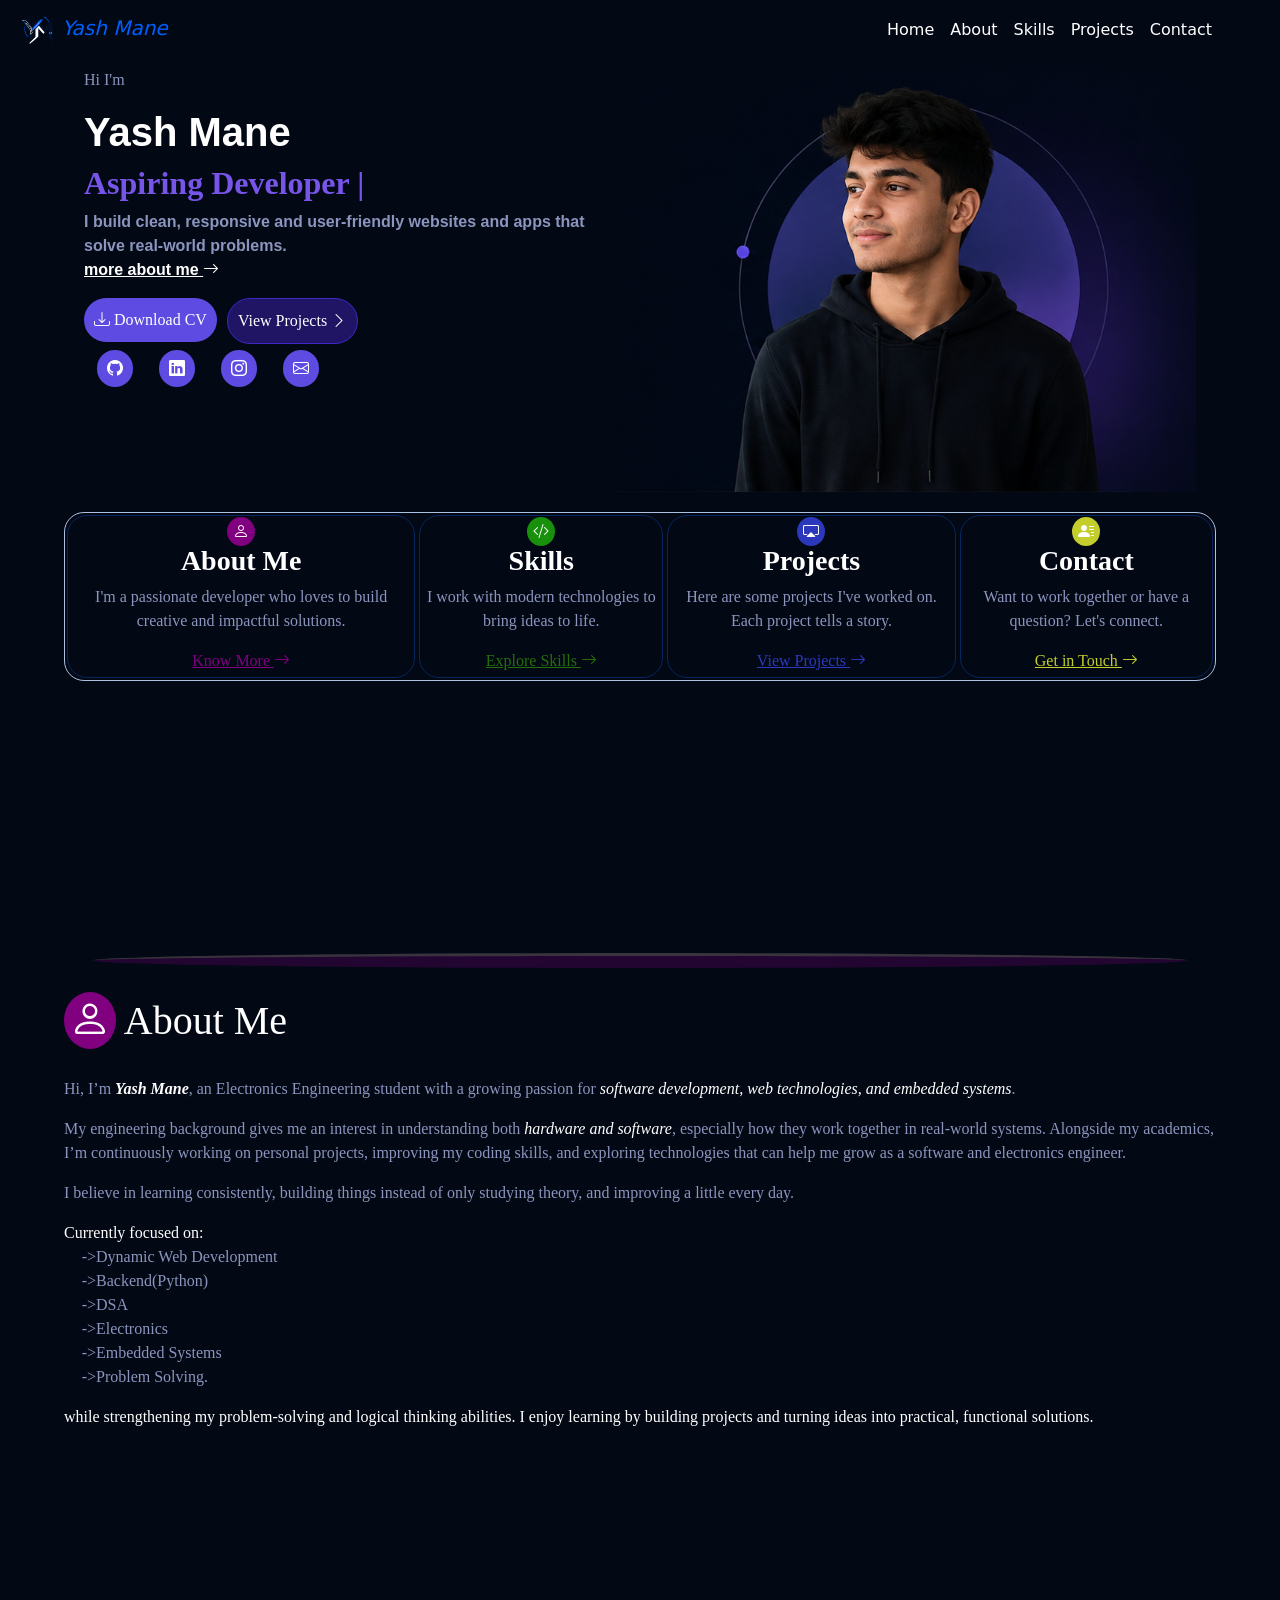
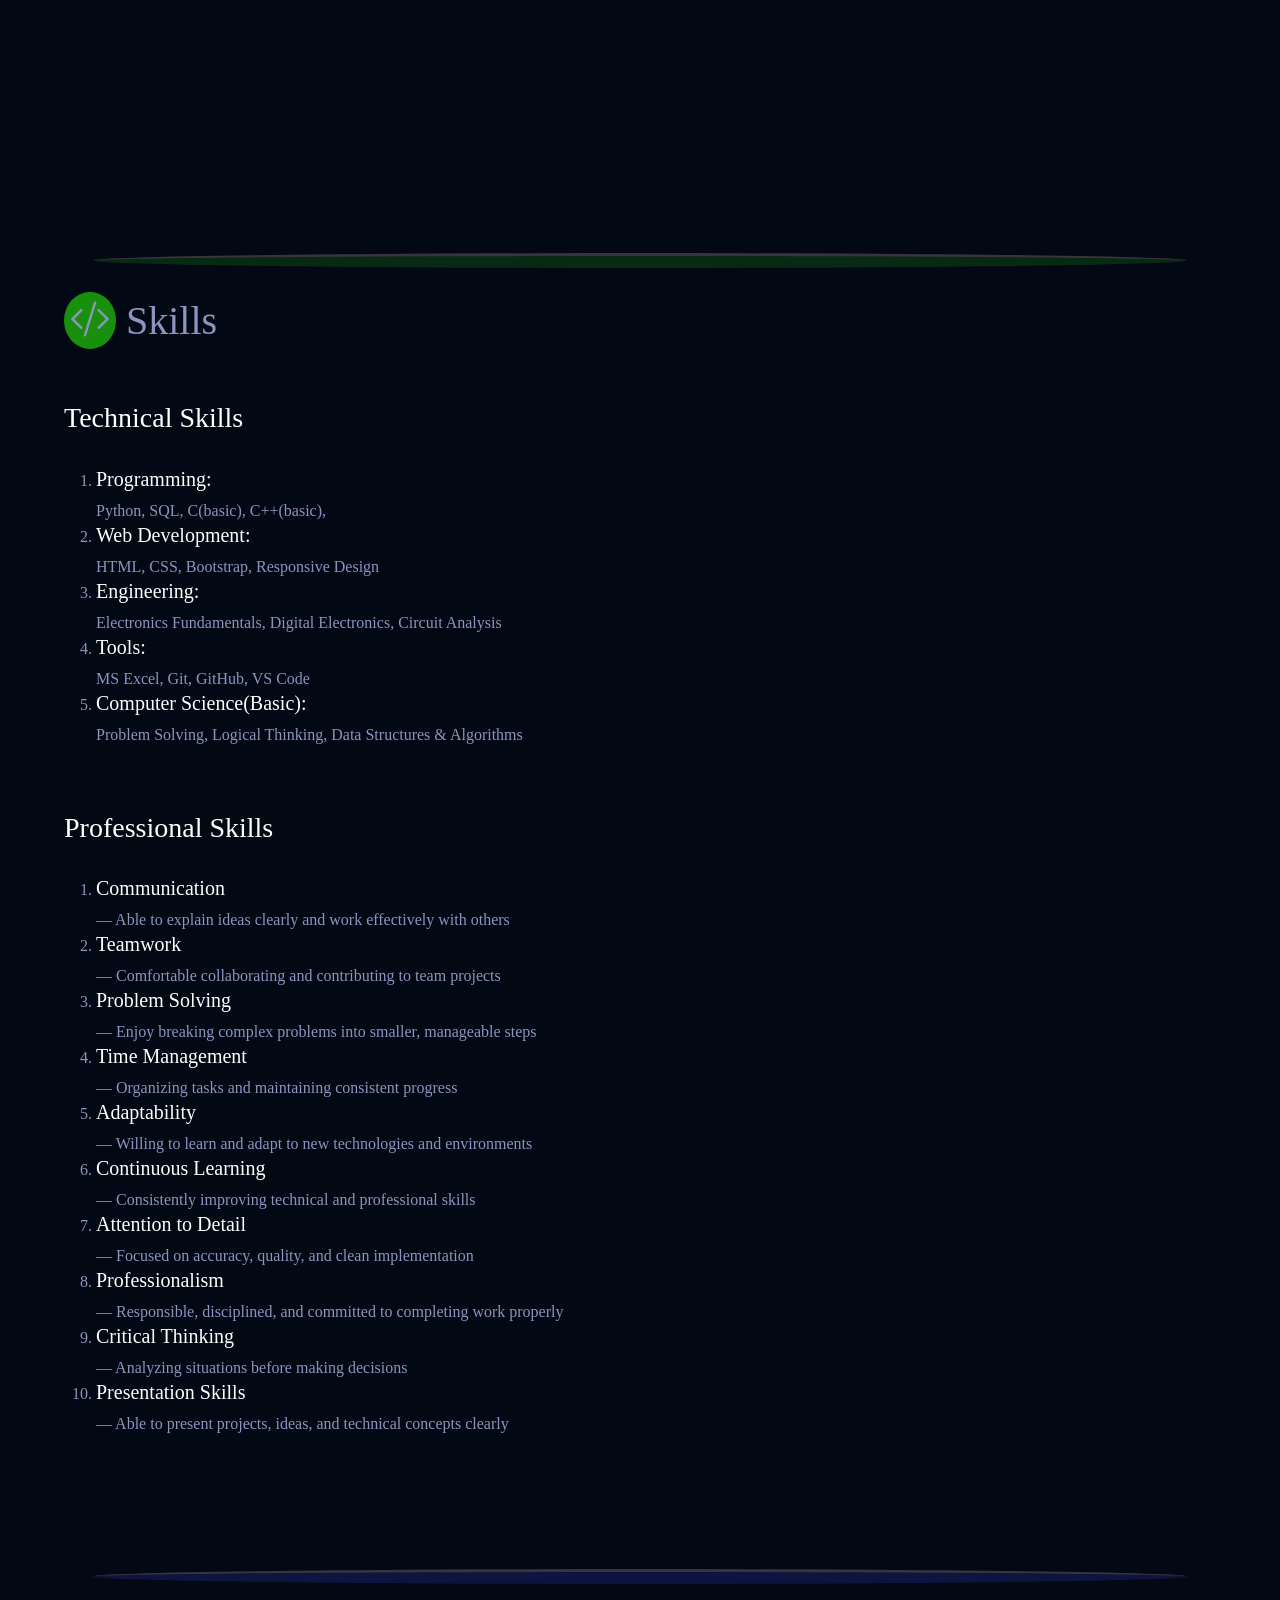
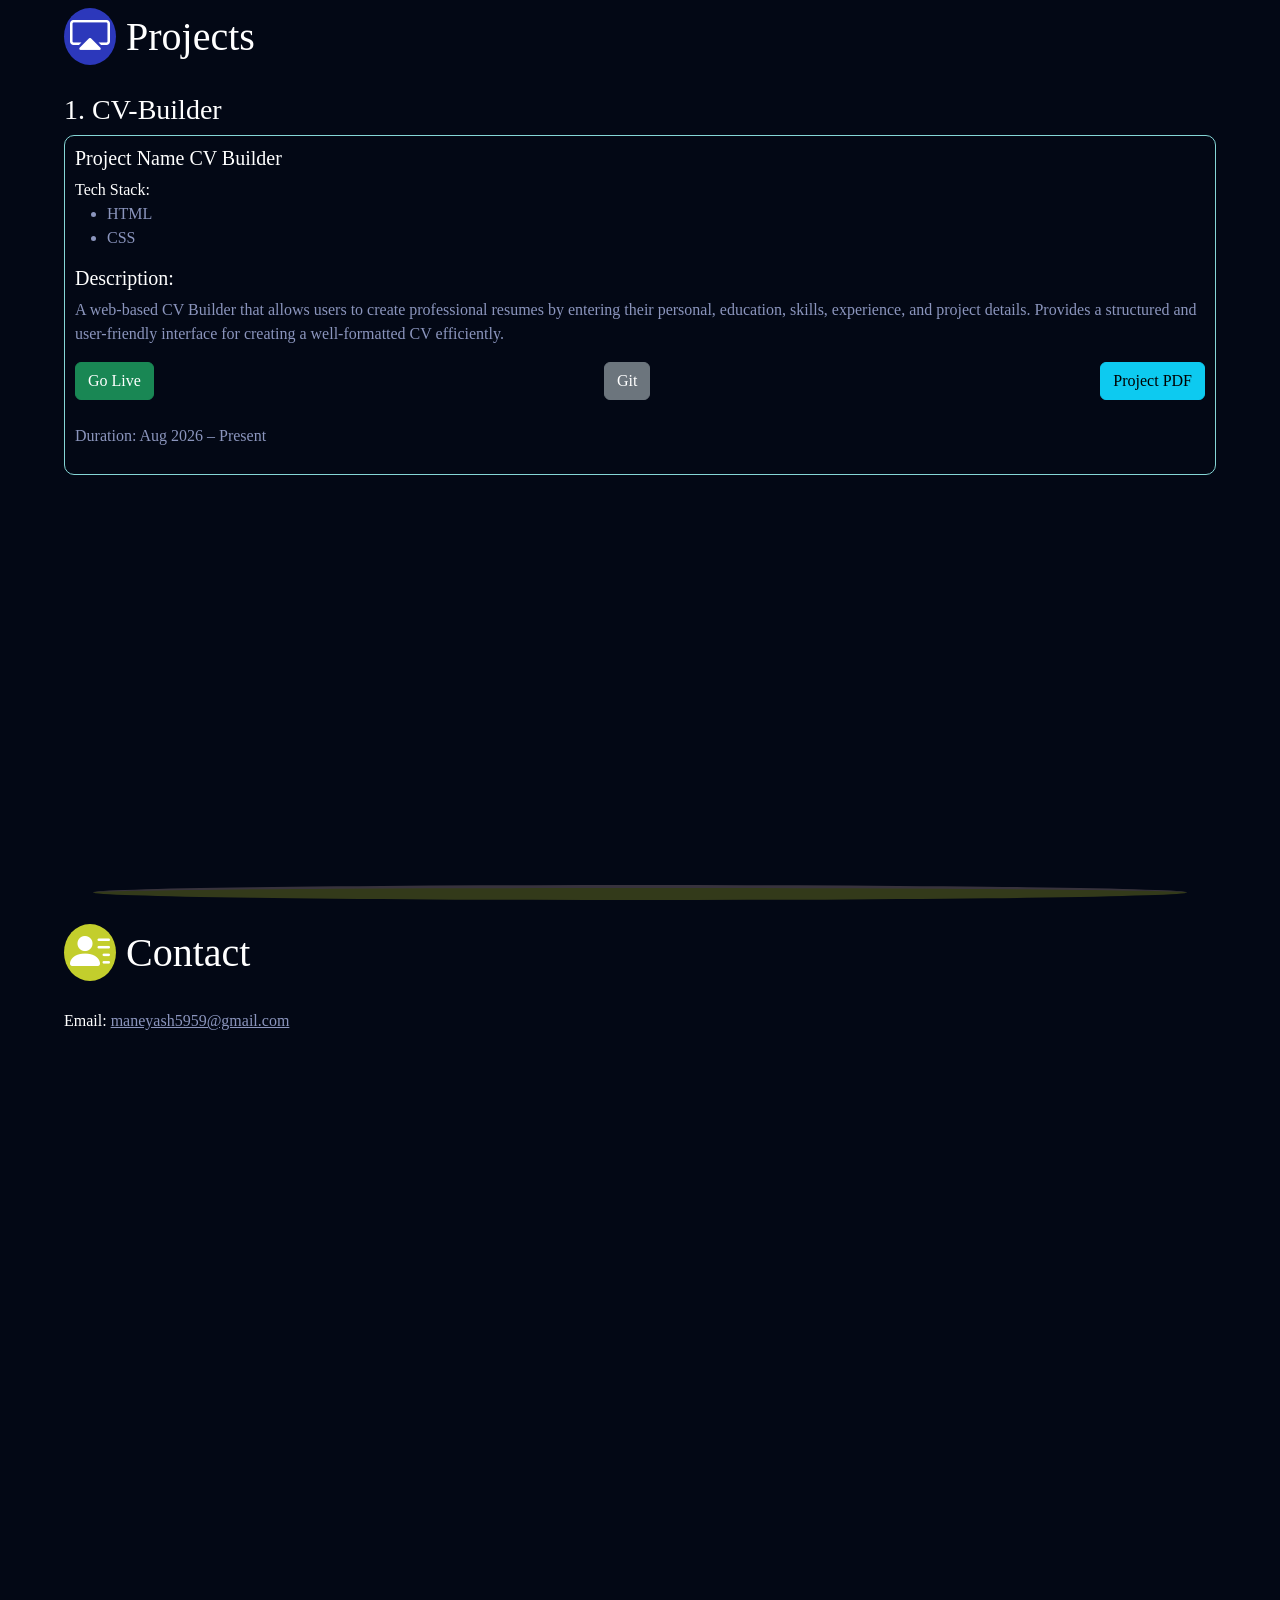
==== index.html @ a5c21bf5 "Rename home.html to index.html" ====
<!doctype html>
<html>
  <head>
    <title>Portfolio Web</title>
    <meta charset="utf-8" />
    <link rel="stylesheet" href="pb.css" />
    <link
      href="https://cdn.jsdelivr.net/npm/bootstrap@5.3.8/dist/css/bootstrap.min.css"
      rel="stylesheet"
    />
    <link rel="stylesheet" href="https://cdn.jsdelivr.net/npm/bootstrap-icons@1.11.3/font/bootstrap-icons.min.css">
  </head>
  <body>
   <nav class="navbar navbar-expand-md bg fixed-top">
  <div class="container-fluid">
    <a class="navbar-brand" href="Home.html">
          <img class="logo" src="images/logo.png" alt="Yash Mane Logo" /><i class="bg"
            >Yash Mane</i
          >
        </a>
    <button class="navbar-toggler bg-white" type="button" data-bs-toggle="collapse" data-bs-target="#navbarSupportedContent" aria-controls="navbarSupportedContent" aria-expanded="false" aria-label="Toggle navigation">
      <span class="navbar-toggler-icon"></span>
    </button>
    <div class="collapse navbar-collapse" id="navbarSupportedContent">
      <ul class="navbar-nav ms-auto me-5 mb-lg-0">
        <li class="nav-item ">
          <a class="nav-link active text-white" aria-current="page" href="#home">Home</a>
        </li>
        <li class="nav-item">
          <a class="nav-link text-white" href="#about">About</a>
        </li>
        <li class="nav-item">
          <a class="nav-link text-white" href="#skills">Skills</a>
        </li>
        <li class="nav-item">
          <a class="nav-link text-white" href="#projects">Projects</a>
        </li>
        <li class="nav-item">
          <a class="nav-link text-white" href="#contacts">Contact</a>
        </li>
      </ul>
    </div>
  </div>
</nav>
    <div id="home" class="cont pt-5">
    <div class="card1 d-flex flex-row">
      <div class="card1.1 ">
      <p>Hi I'm</p>
      <h1 class="name">Yash Mane</h1>
      <h2><b>Aspiring Developer |</b></h2>
      <p class="name light">I build clean, responsive and user-friendly websites and apps that solve real-world problems.<a class="name" href="#about"><br> more about me <i class="bi bi-arrow-right"></i></a></p>
      <div class="d-flex flex-row">
        <a href="images/Resume.pdf" download="Resume.pdf">
    <button class="btn1">
        <i class="bi bi-download"></i> Download CV
    </button>
</a>
        <a href="#projects"><button class="btn2">View Projects  <i class="bi bi-chevron-right"></i></button></a>
      </div>
      <div class="d-flex flex-row co">
        <div class="m-2">
        <a href="https://github.com/yashmane5959" class="btn1"><i class="bi bi-github"></i></a></div>
        <div class="m-2">
        <a href="https://www.linkedin.com/in/yash-mane-665508384?utm_source=share_via&utm_content=profile&utm_medium=member_android" class="btn1"><i class="bi bi-linkedin"></i></a></div>
        <div class="m-2">
        <a href="https://www.instagram.com/_its_ym.5959?igsi=eHdhMzh5cjVyeGJ2" class="btn1"><i class="bi bi-instagram"></i></a></div>
        <div class="m-2">
        <a href="mailto:maneyash5959@gmail.com" class="btn1">
    <i class="bi bi-envelope"></i>
</a></div>
      </div></div>
    <div class="card1.2">
          <img class="boy" src="images/photo.png" alt="image">
    </div></div>
  <div class="card2 d-flex flex-row">
    <div class="card21">
      <i class="bi bi-person bg-purple"></i><br>
      <h3><b>About Me </b></h3>
      <P>I'm a passionate developer who loves to build creative and impactful solutions.</P>
      
      <a href="#about" class="cl-purple">Know More <i class="bi-arrow-right"></i></a>
  </div>
  <div class="card21">
      <i class="bi bi-code-slash bg-lg"></i><br>
      <h3><b>Skills</b></h3>
      <P>I work with modern technologies to bring ideas to life.</P>
      
      <a href="#skills" class="cl-lg">Explore Skills <i class="bi-arrow-right"></i></a>
  </div>
  <div class="card21">
      <i class="bi bi-cast bg-blue"></i><br>
      <h3><b>Projects</b></h3>
      <P>Here are some projects I've worked on. Each project tells a story.</P>
      
      <a href="#projects" class="cl-blue">View Projects <i class="bi-arrow-right"></i></a>
  </div>
  <div class="card21">
      <i class="bi bi-person-lines-fill bg-yellow"></i><br>
      <h3><b>Contact</b></h3>
      <P>Want to work together or have a question? Let's connect.</P>
      
      <a href="#contacts" class="cl-yellow">Get in Touch <i class="bi-arrow-right"></i></a>
  </div>
    
       
</div>
    </div>
    
    <div id="about" class="cont text-white pt-5"><hr class="line bg-purple"><br>
     <h1><i class="bi bi-person bg-purple"></i></i> About Me</h1>
<p><br>
Hi, I’m <b  class="white"><i>Yash Mane</i></b>, an Electronics Engineering student with a growing passion for <i  class="white">software development, web technologies, and embedded systems</i>.</p>

<p>
My engineering background gives me an interest in understanding both <i  class="white">hardware and software</i>, especially how they work together in real-world systems. Alongside my academics, I’m continuously working on personal projects, improving my coding skills, and exploring technologies that can help me grow as a software and electronics engineer.</p>
<p>
I believe in learning consistently, building things instead of only studying theory, and improving a little every day.
</p>

Currently focused on:<ul class="arrow light">  
<li>Dynamic Web Development </li><li> Backend(Python) </li><li> DSA </li><li> Electronics </li><li> Embedded Systems </li><li> Problem Solving.</li></ul>
while strengthening my problem-solving and logical thinking abilities. I enjoy learning by building projects and turning ideas into practical, functional solutions.
    </div>
    
    <div id="skills" class="cont light pt-5">
  <hr class="line bg-lg"><br>
  <h1><i class="bi bi-code-slash bg-lg"></i> Skills</h1><br><br>

  <h3 class="white">Technical Skills</h3><br>
  <ol>
    <li><h5 class="white">Programming:</h5>Python, SQL, C(basic), C++(basic), </li>
    <li><h5 class="white">Web Development:</h5> HTML, CSS, Bootstrap, Responsive Design</li>
    <li><h5 class="white">Engineering:</h5> Electronics Fundamentals, Digital Electronics, Circuit Analysis</li>
    <li><h5 class="white">Tools:</h5>MS Excel, Git, GitHub, VS Code</li>
    <li><h5 class="white">Computer Science(Basic):</h5> Problem Solving, Logical Thinking, Data Structures & Algorithms</li>
  </ol>
  <br><br>

  <h3 class="white">Professional Skills</h3><br>
  <ol>
    <li><h5 class="white">Communication</h5> — Able to explain ideas clearly and work effectively with others</li>
    <li><h5 class="white">Teamwork</h5> — Comfortable collaborating and contributing to team projects</li>
    <li><h5 class="white">Problem Solving</h5> — Enjoy breaking complex problems into smaller, manageable steps</li>
    <li><h5 class="white">Time Management</h5> — Organizing tasks and maintaining consistent progress</li>
    <li><h5 class="white">Adaptability</h5> — Willing to learn and adapt to new technologies and environments</li>
    <li><h5 class="white">Continuous Learning</h5> — Consistently improving technical and professional skills</li>
    <li><h5 class="white">Attention to Detail</h5> — Focused on accuracy, quality, and clean implementation</li>
    <li><h5 class="white">Professionalism</h5> — Responsible, disciplined, and committed to completing work properly</li>
    <li><h5 class="white">Critical Thinking</h5> — Analyzing situations before making decisions</li>
    <li><h5 class="white">Presentation Skills</h5> — Able to present projects, ideas, and technical concepts clearly</li>
  </ol>
</div>

<div id="projects" class="cont text-white pt-5"><hr class="line bg-blue"><br>
      <h1><i class="bi bi-cast bg-blue"></i> Projects</h1><br>
      
      <h3>1. CV-Builder</h3>
      <div class="project cv-builder">
        <h5>Project Name CV Builder</i>

<h5></h5>Tech Stack:</h5><ul class="light"><li>HTML</li><li>CSS</li></ul>

<h5>Description:</h5>
<p>A web-based CV Builder that allows users to create professional resumes by entering their personal, education, skills, experience, and project details. Provides a structured and user-friendly interface for creating a well-formatted CV efficiently.</p><div class="d-flex flex-row justify-content-between">
<a href="https://yashmane5959.github.io/CV-builder/"><button class="btn btn-success" href="https://yashmane5959.github.io/CV-builder/">Go Live</button></a>
<a href="https://github.com/yashmane5959/CV-builder.git">
<button class="btn btn-secondary" href="https://github.com/yashmane5959/CV-builder.git">Git</button></a>
<a href="images/cv-builder.pdf">
<button class="btn btn-info" href="images/cv-builder.pdf">Project PDF</button></a></div>
<br>
<p>Duration: Aug 2026 – Present</p>
        </ul>
      </div>
    </div>


    <div id="contacts" class="cont text-white">
      <hr class="line bg-yellow"><br>
      <h1><i class="bi bi-person-lines-fill bg-yellow"></i> Contact</h1>
      <p  class="white"><br>Email: <a class="light" href="mailto:maneyash5959@gmail.com">maneyash5959@gmail.com</a></p>
    </div>
    <script src="https://cdn.jsdelivr.net/npm/bootstrap@5.3.8/dist/js/bootstrap.bundle.min.js"></script>
    <script src="pb.js"></script>
  </body>
</html>
---- pb.css ----
body {
  background-color: #030815;
  height: 100%;
}
.cont {
  background-color: #030815;
  font-family: "Roboto";
  color: #7755e9;
  min-height: 100vh;
  padding: 5%;
}
.logo {
  width: 50px;
  height: auto;
}
.name {
  font-weight: bold;
  color: #ffffff;
  font-family: "Franklin Gothic Medium", "Arial Narrow", Arial, sans-serif;
}
.card1 {
  padding: 10px;
  margin: 10px;
  height: auto;
}
.btn1 {
  border-radius: 50px;
  color: #ffffff;
  background-color: #5e4ce2;
  padding: 10px;
  border-width: 0px;
  margin-right: 10px;
}
.btn2 {
  border-radius: 50px;
  color: #ffffff;
  background-color: #1f1564;
  padding: 10px;
  border-color: #3e29c7;
  border-style: solid;
  border-width: 1px;
}
.co {
  padding: 5px;
}
.boy {
  height: 100%;
  width: 100%;
}
.bg {
  background-color: #030815;
  color: #005efc;
}
.card2 {
  border: #adc0e0;
  border-width: 1px;
  border-style: groove;
  border-radius: 20px;
}
.card21 {
  margin: 2px;
  padding: 4px;
  text-align: center;
  color: #ffffff;
  border: #05265e;
  border-width: 1px;
  border-style: groove;
  border-radius: 20px;
  height: auto;
  width: auto;
}
.cl-purple {
  color: purple;
}
.bg-purple {
  background-color: purple;
  border-radius: 100%;
  padding: 6px;
}
.cl-lg {
  color: rgb(36, 111, 9);
}
.bg-lg {
  background-color: rgb(25, 144, 11);
  border-radius: 100%;
  padding: 6px;
}
.cl-blue {
  color: rgb(42, 57, 192);
}
.bg-blue {
  background-color: rgb(44, 56, 187);
  border-radius: 100%;
  padding: 6px;
}

.cl-yellow {
  color: rgb(195, 206, 44);
}
.bg-yellow {
  background-color: rgb(195, 206, 44);
  border-radius: 100%;
  padding: 6px;
}
.line {
  width: 95%;
  color: rgb(215, 181, 181);
  border-width: 3px;
  margin: auto;
  margin-top: 5px;
  margin-bottom: 5px;
}

.arrow {
  list-style-type: "->";
}
.footer {
  background-color: #005efc;
}
.project {
  border-color: rgb(133, 214, 214);
  border-width: 1px;
  border-style: solid;
  border-radius: 10px;
  padding: 10px;
}
.light {
  color: #8b95bd;
}
p {
  color: #8b95bd;
}
.white {
  color: #ffffff;
}
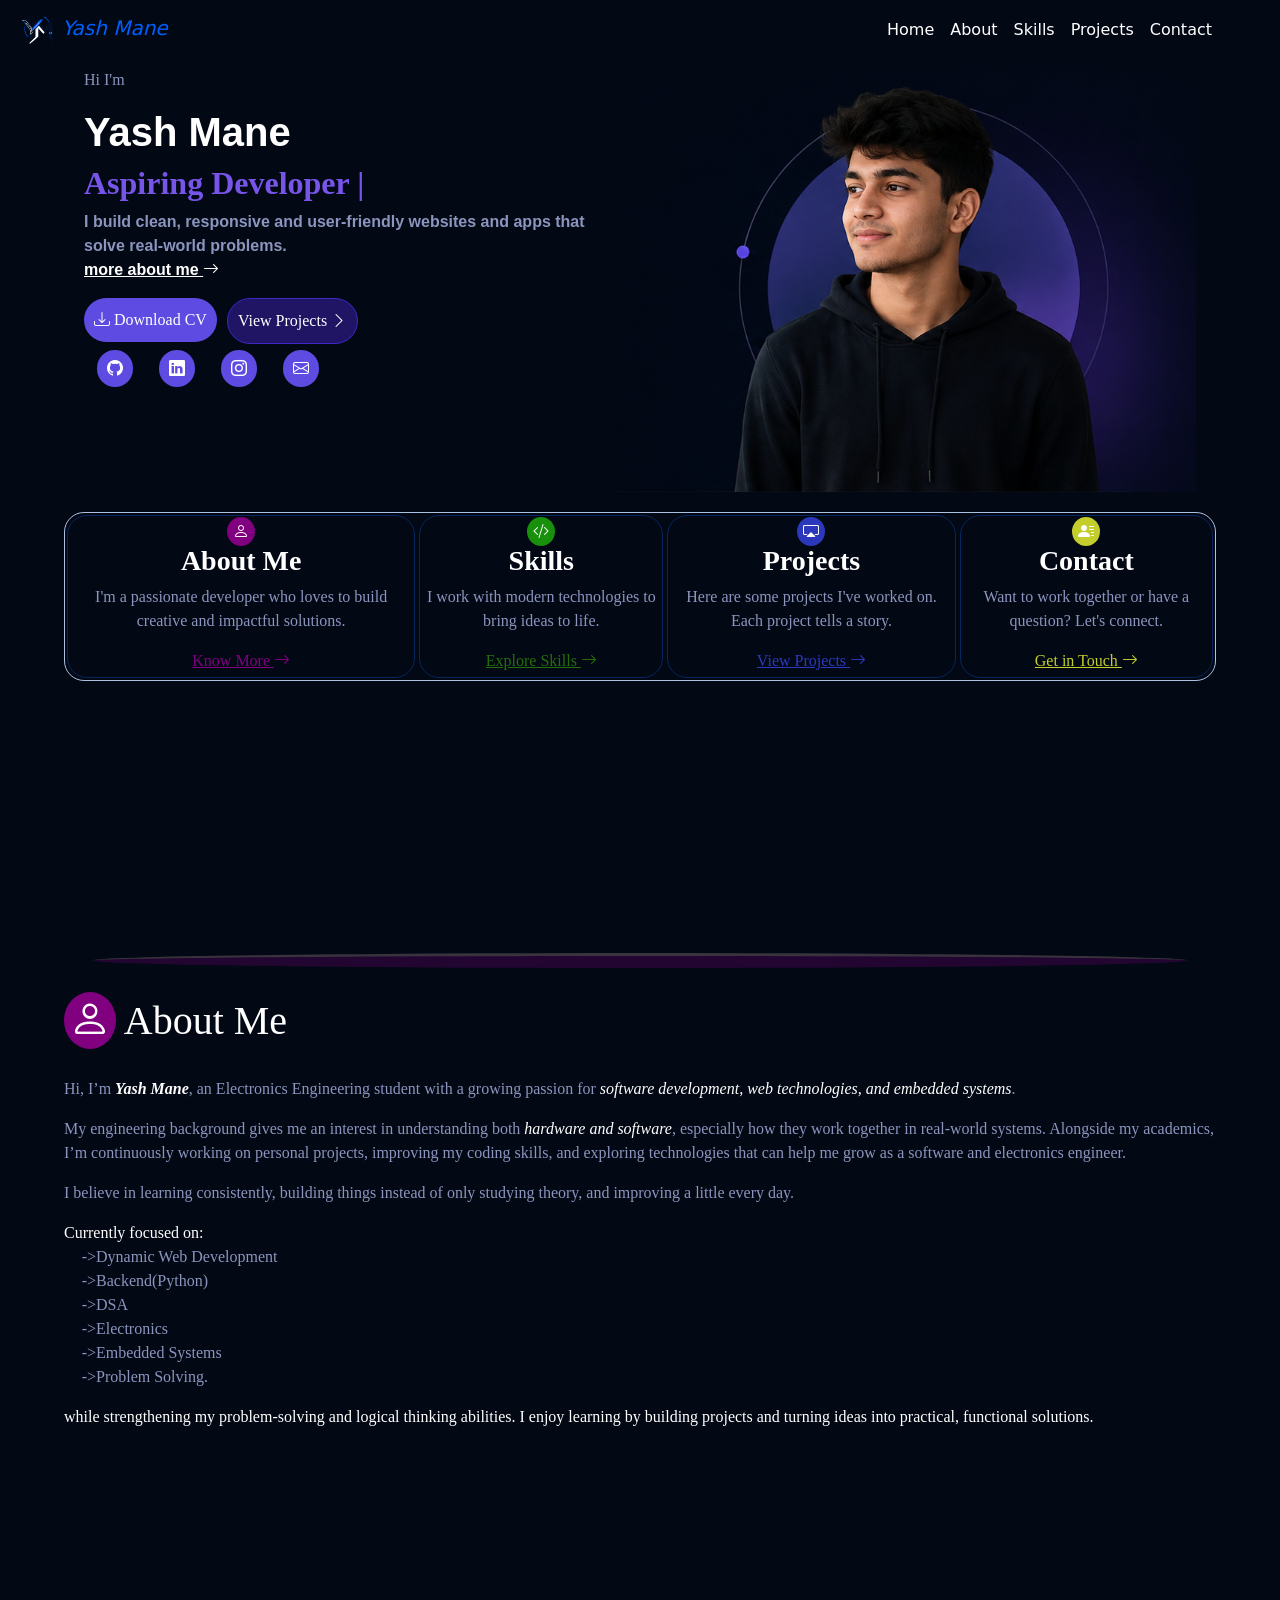
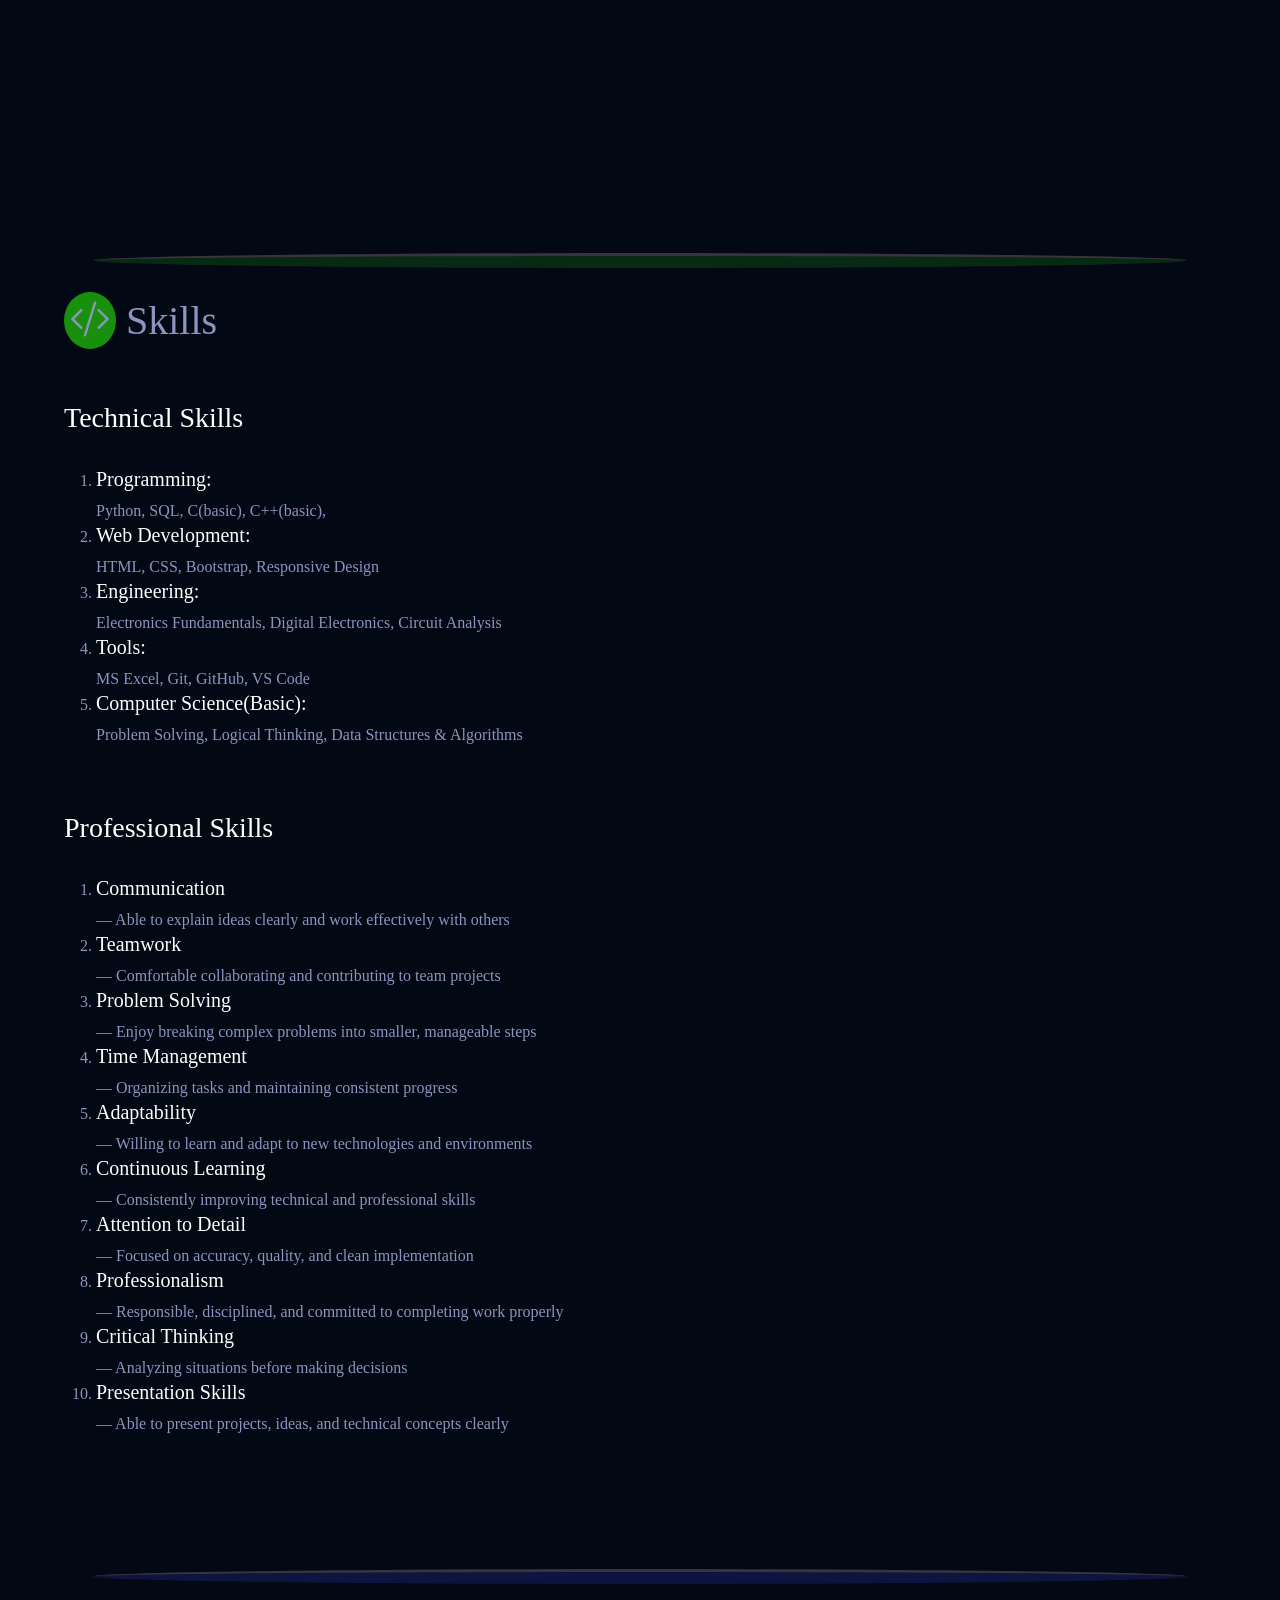
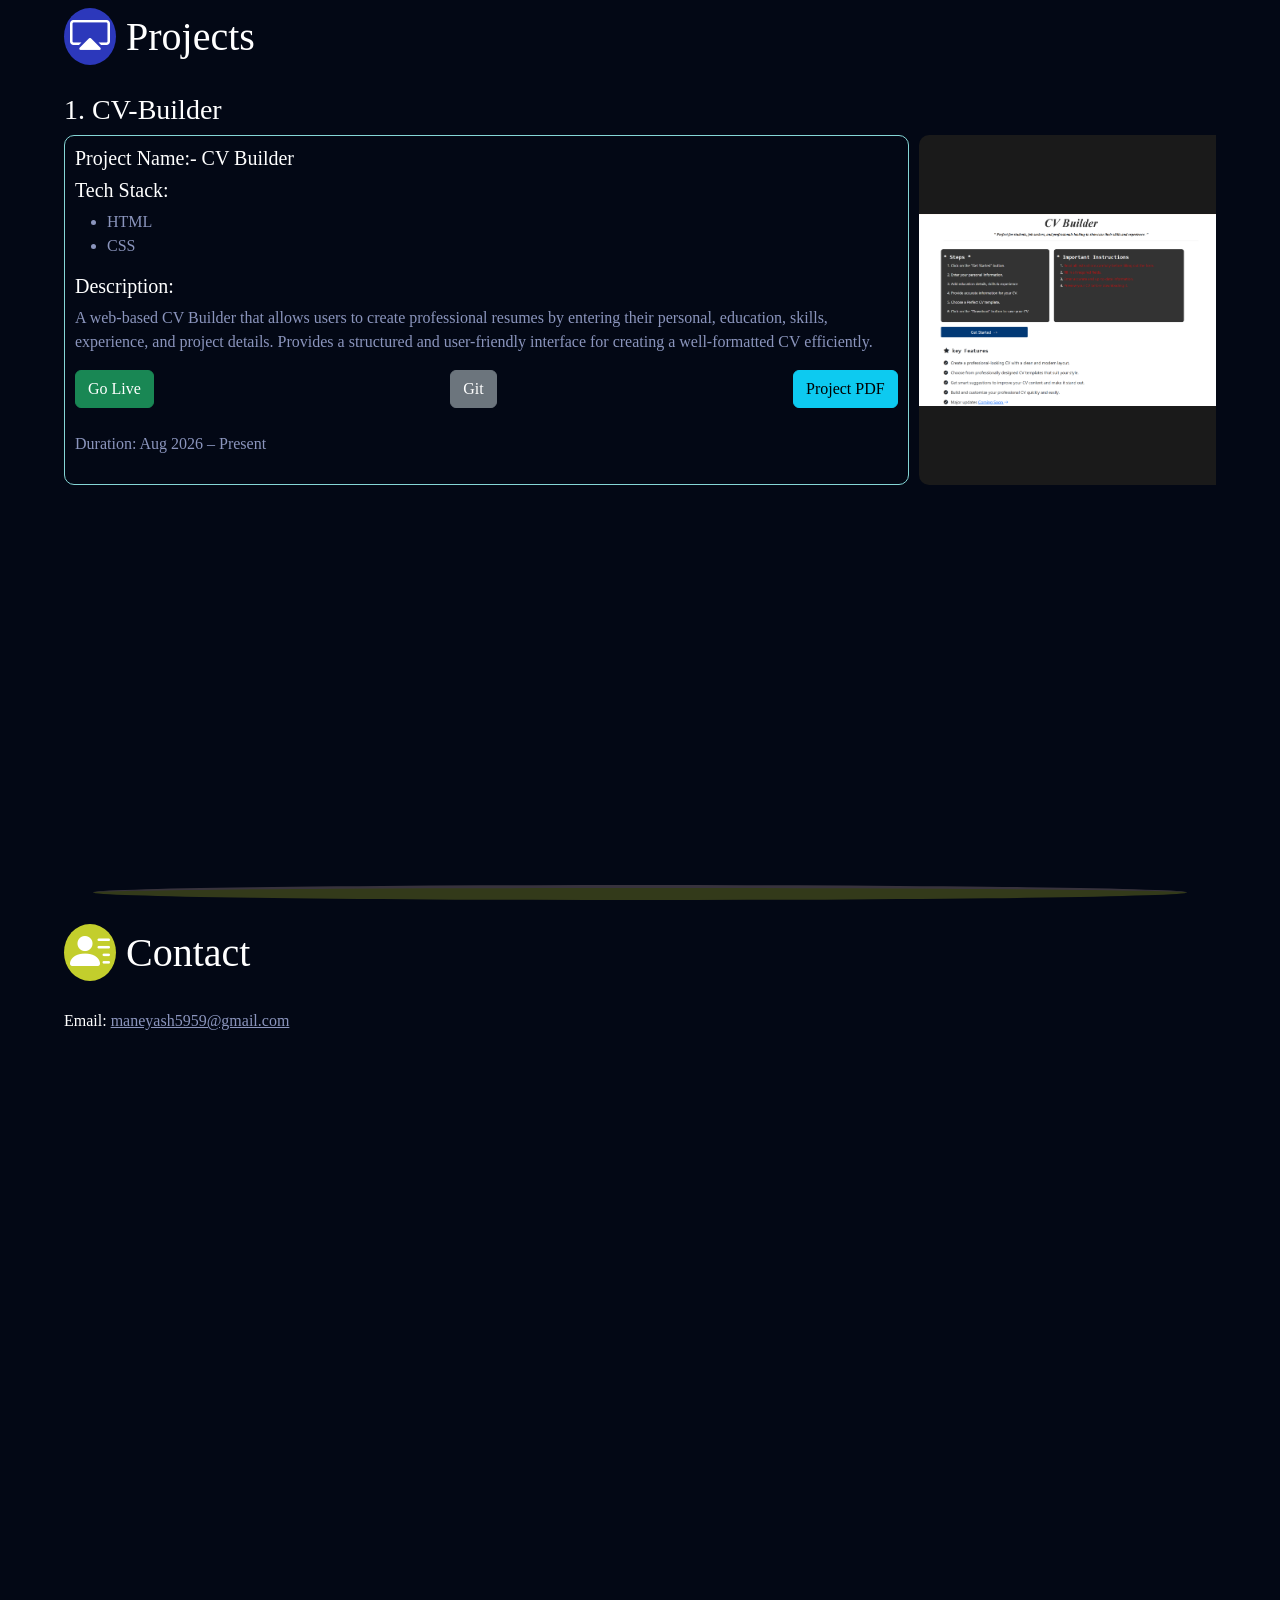
==== commit 8ece03c1: "Merge branch 'main' of https://github.com/yashmane5959/Yash_mane-portfolio" ====
--- a/index.html
+++ b/index.html
@@ -2,7 +2,7 @@
 <html>
   <head>
     <title>Portfolio Web</title>
-    <meta charset="utf-8" />
+    <meta charset="utf-8"/>
     <link rel="stylesheet" href="pb.css" />
     <link
       href="https://cdn.jsdelivr.net/npm/bootstrap@5.3.8/dist/css/bootstrap.min.css"
@@ -155,21 +155,45 @@
       <h1><i class="bi bi-cast bg-blue"></i> Projects</h1><br>
       
       <h3>1. CV-Builder</h3>
+      <div class="d-flex flex-row">
       <div class="project cv-builder">
-        <h5>Project Name CV Builder</i>
-
-<h5></h5>Tech Stack:</h5><ul class="light"><li>HTML</li><li>CSS</li></ul>
-
-<h5>Description:</h5>
-<p>A web-based CV Builder that allows users to create professional resumes by entering their personal, education, skills, experience, and project details. Provides a structured and user-friendly interface for creating a well-formatted CV efficiently.</p><div class="d-flex flex-row justify-content-between">
-<a href="https://yashmane5959.github.io/CV-builder/"><button class="btn btn-success" href="https://yashmane5959.github.io/CV-builder/">Go Live</button></a>
-<a href="https://github.com/yashmane5959/CV-builder.git">
-<button class="btn btn-secondary" href="https://github.com/yashmane5959/CV-builder.git">Git</button></a>
-<a href="images/cv-builder.pdf">
-<button class="btn btn-info" href="images/cv-builder.pdf">Project PDF</button></a></div>
-<br>
-<p>Duration: Aug 2026 – Present</p>
-        </ul>
+        <h5>Project Name:- CV Builder</h5>
+
+        <h5>Tech Stack:</h5>
+        <ul class="light"><li>HTML</li><li>CSS</li></ul>
+
+        <h5>Description:</h5>
+        <p>A web-based CV Builder that allows users to create professional resumes by entering their personal, education, skills, experience, and project details. Provides a structured and user-friendly interface for creating a well-formatted CV efficiently.</p>
+        <div class="d-flex flex-row justify-content-between">
+          <a href="https://yashmane5959.github.io/CV-builder/"><button class="btn btn-success">Go Live</button></a>
+          <a href="https://github.com/yashmane5959/CV-builder.git"><button class="btn btn-secondary">Git</button></a>
+          <a href="images/cv-builder.pdf"><button class="btn btn-info">Project PDF</button></a>
+        </div>
+        <br>
+        <p>Duration: Aug 2026 – Present</p>
+      </div>
+
+      <div id="carouselExampleAutoplaying" class="carousel " data-bs-ride="carousel">
+        <div class="carousel-inner">
+          <div class="carousel-item active">
+            <img src="images/cv-index.png" class="d-block w-100 grid-image" alt="home page">
+          </div>
+          <div class="carousel-item">
+            <img src="images/info1.png" class="d-block w-100 grid-image" alt="info 1">
+          </div>
+          <div class="carousel-item">
+            <img src="images/info2.png" class="d-block w-100 grid-image" alt="info 2">
+          </div>
+        </div>
+        <button class="carousel-control-prev" type="button" data-bs-target="#carouselExampleAutoplaying" data-bs-slide="prev">
+          <span class="carousel-control-prev-icon" aria-hidden="true"></span>
+          <span class="visually-hidden">Previous</span>
+        </button>
+        <button class="carousel-control-next" type="button" data-bs-target="#carouselExampleAutoplaying" data-bs-slide="next">
+          <span class="carousel-control-next-icon" aria-hidden="true"></span>
+          <span class="visually-hidden">Next</span>
+        </button>
+      </div>
       </div>
     </div>
 
--- a/pb.css
+++ b/pb.css
@@ -133,3 +133,12 @@
 .white {
   color: #ffffff;
 }
+.grid-image {
+  height: 350px;
+  width: 100%;
+  object-fit: contain; /* shows the FULL screenshot, no cropping */
+  background-color: #1a1a1a; /* fills empty space around the image nicely */
+  border-radius: 10px;
+  margin-left: 10px;
+  margin-right: 10px;
+}
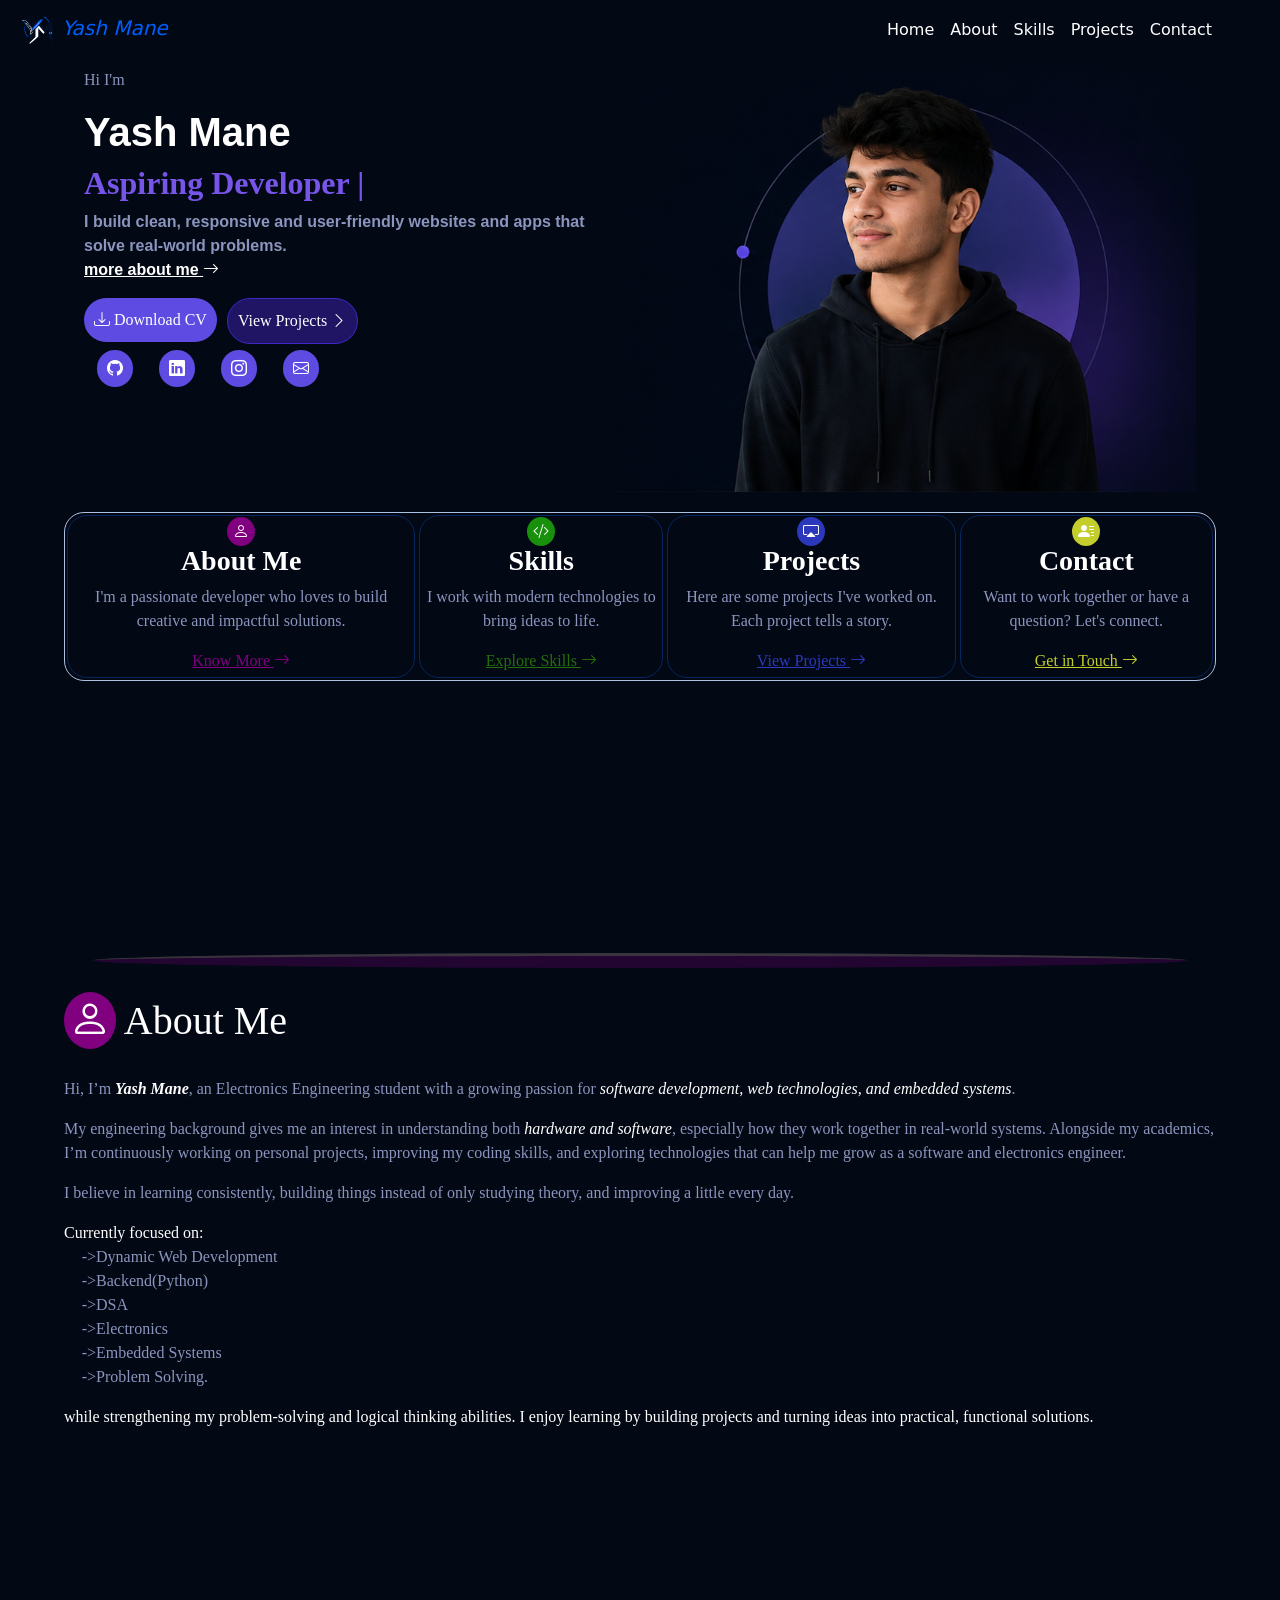
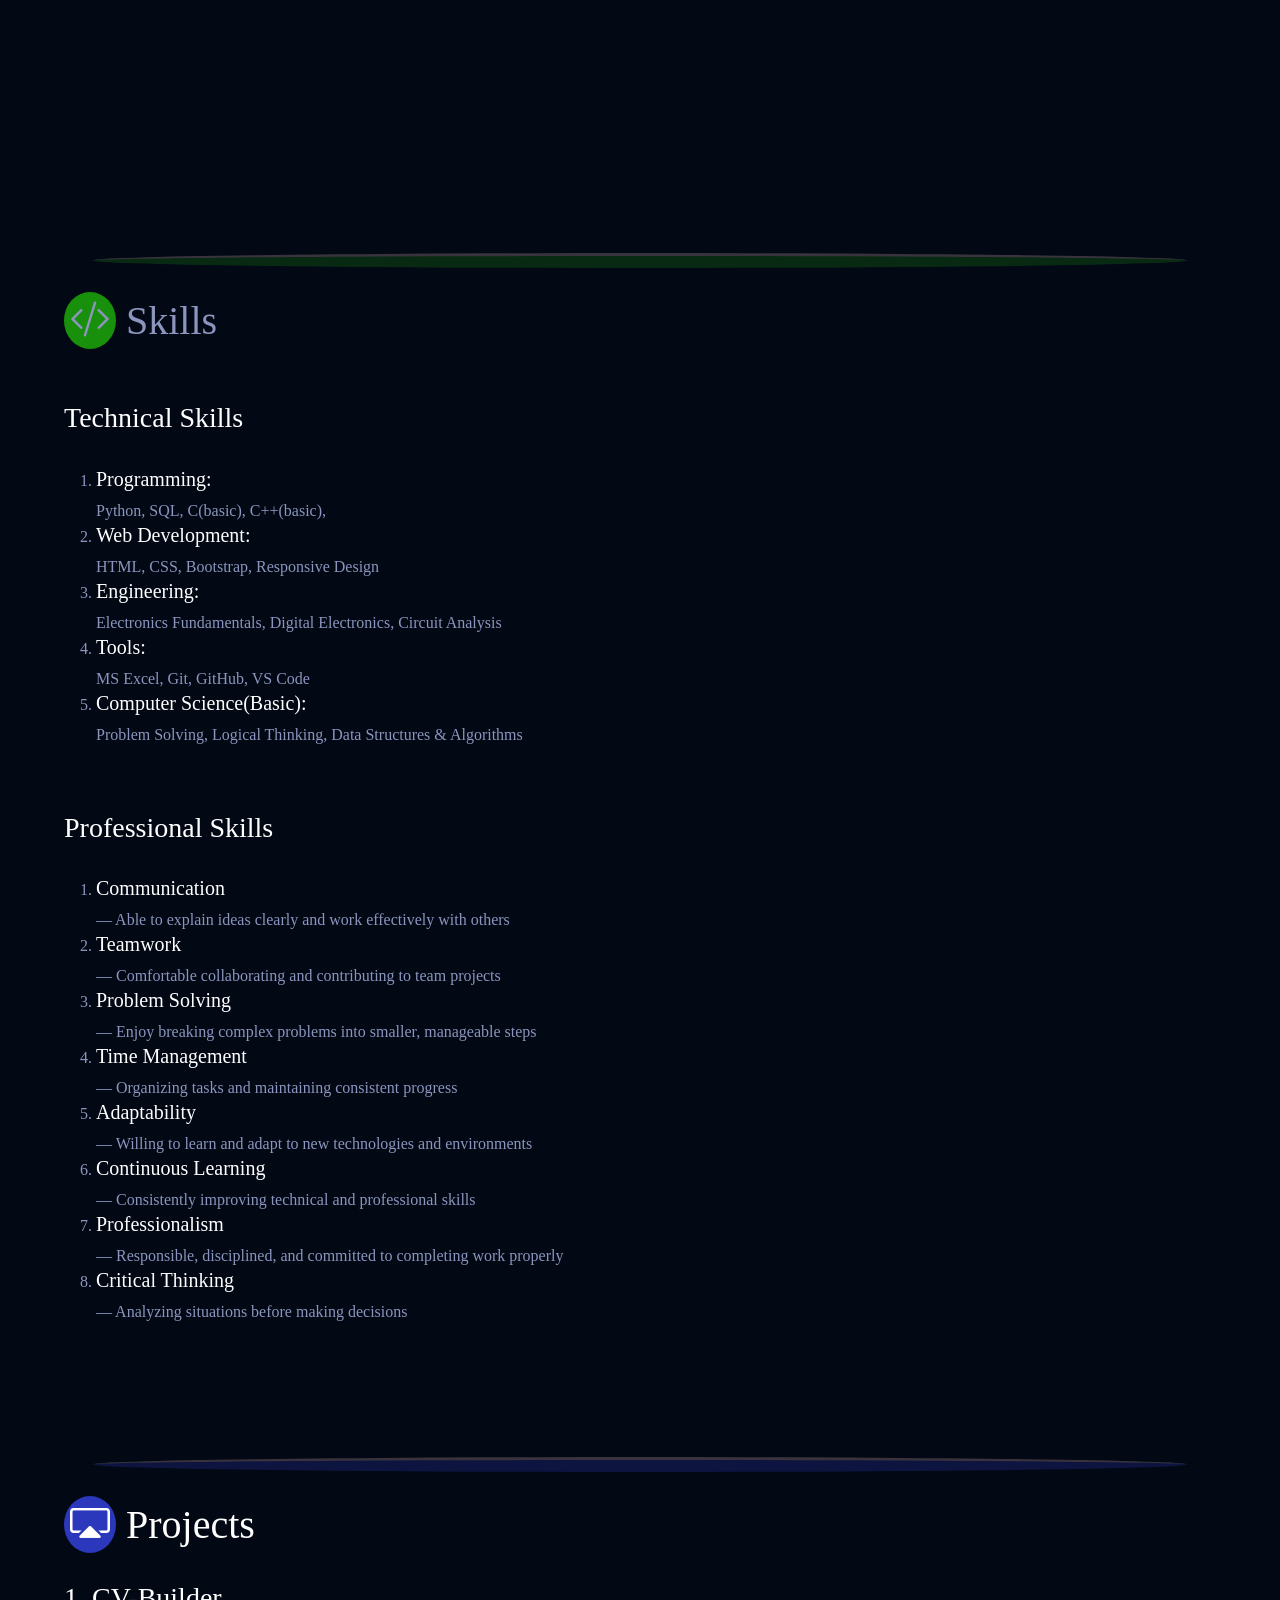
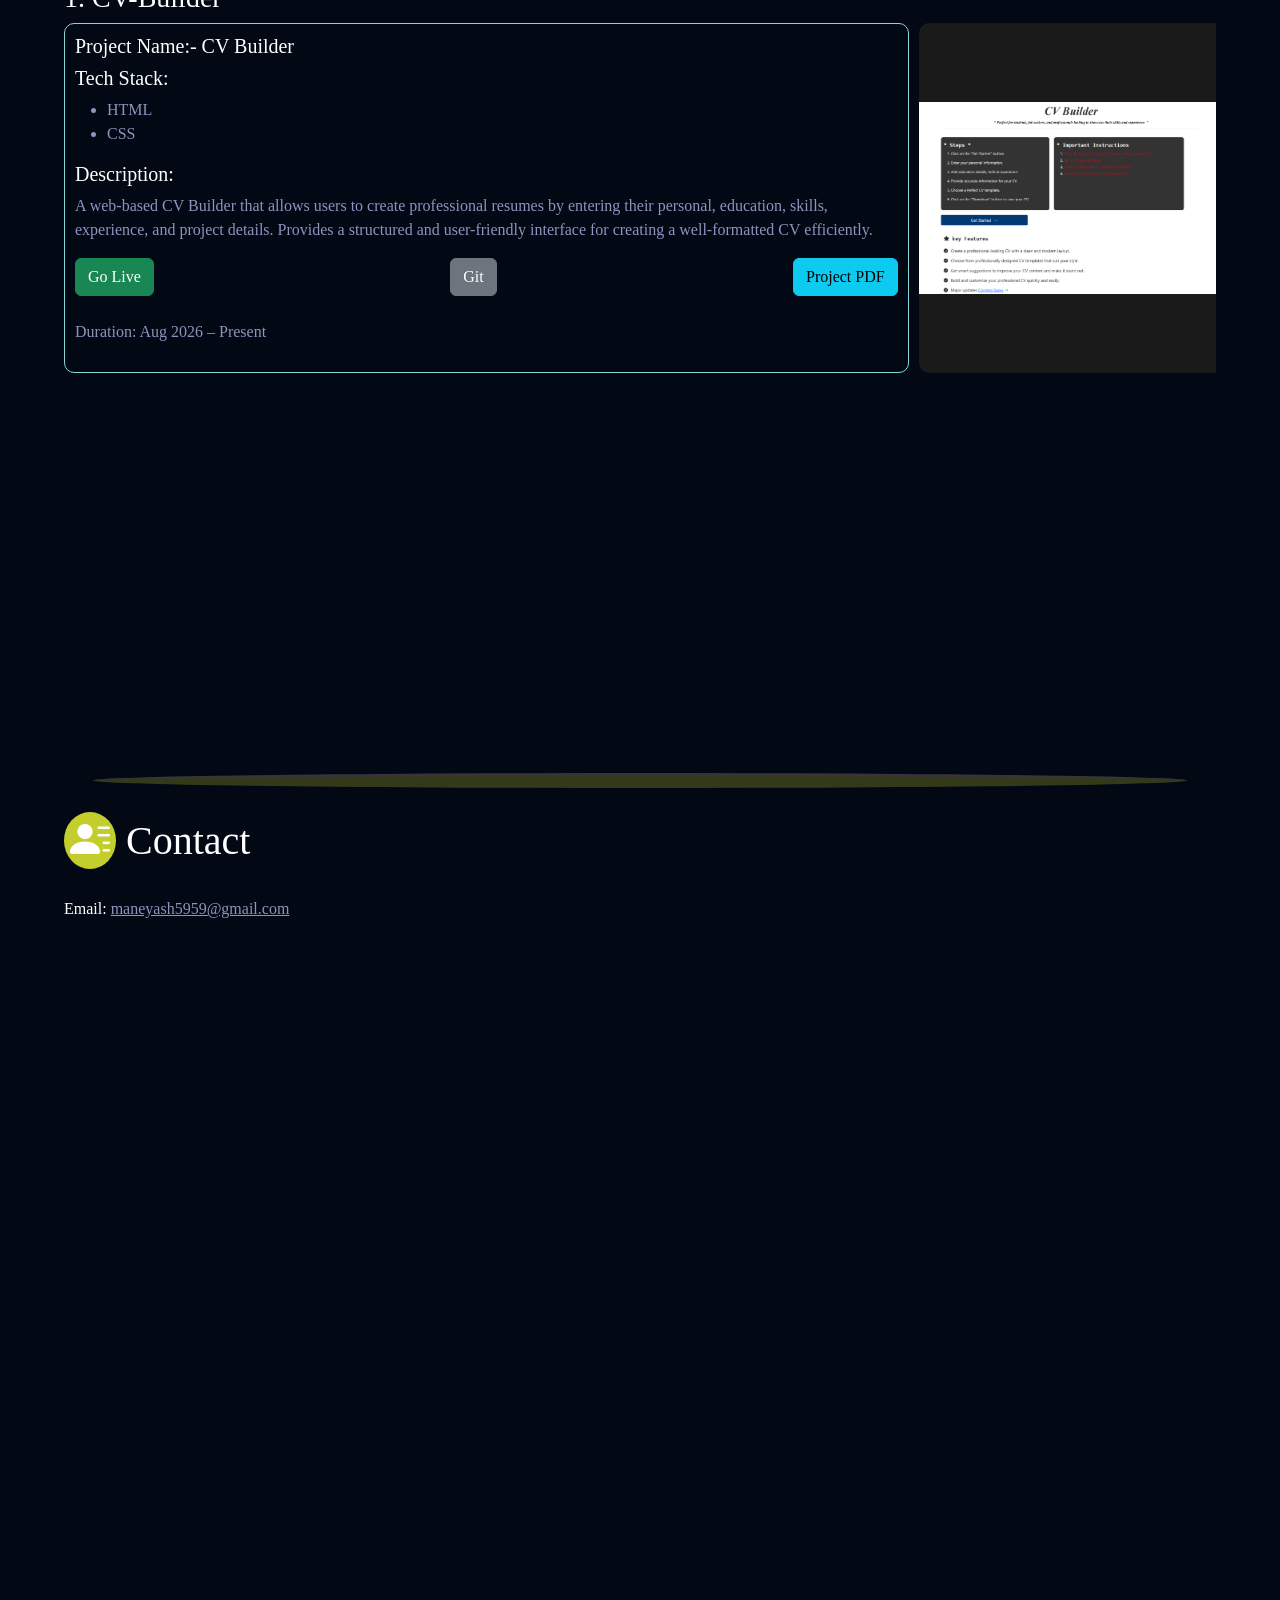
==== commit 5397cdef: "Update index.html" ====
--- a/index.html
+++ b/index.html
@@ -144,10 +144,10 @@
     <li><h5 class="white">Time Management</h5> — Organizing tasks and maintaining consistent progress</li>
     <li><h5 class="white">Adaptability</h5> — Willing to learn and adapt to new technologies and environments</li>
     <li><h5 class="white">Continuous Learning</h5> — Consistently improving technical and professional skills</li>
-    <li><h5 class="white">Attention to Detail</h5> — Focused on accuracy, quality, and clean implementation</li>
+     
     <li><h5 class="white">Professionalism</h5> — Responsible, disciplined, and committed to completing work properly</li>
     <li><h5 class="white">Critical Thinking</h5> — Analyzing situations before making decisions</li>
-    <li><h5 class="white">Presentation Skills</h5> — Able to present projects, ideas, and technical concepts clearly</li>
+     
   </ol>
 </div>
 
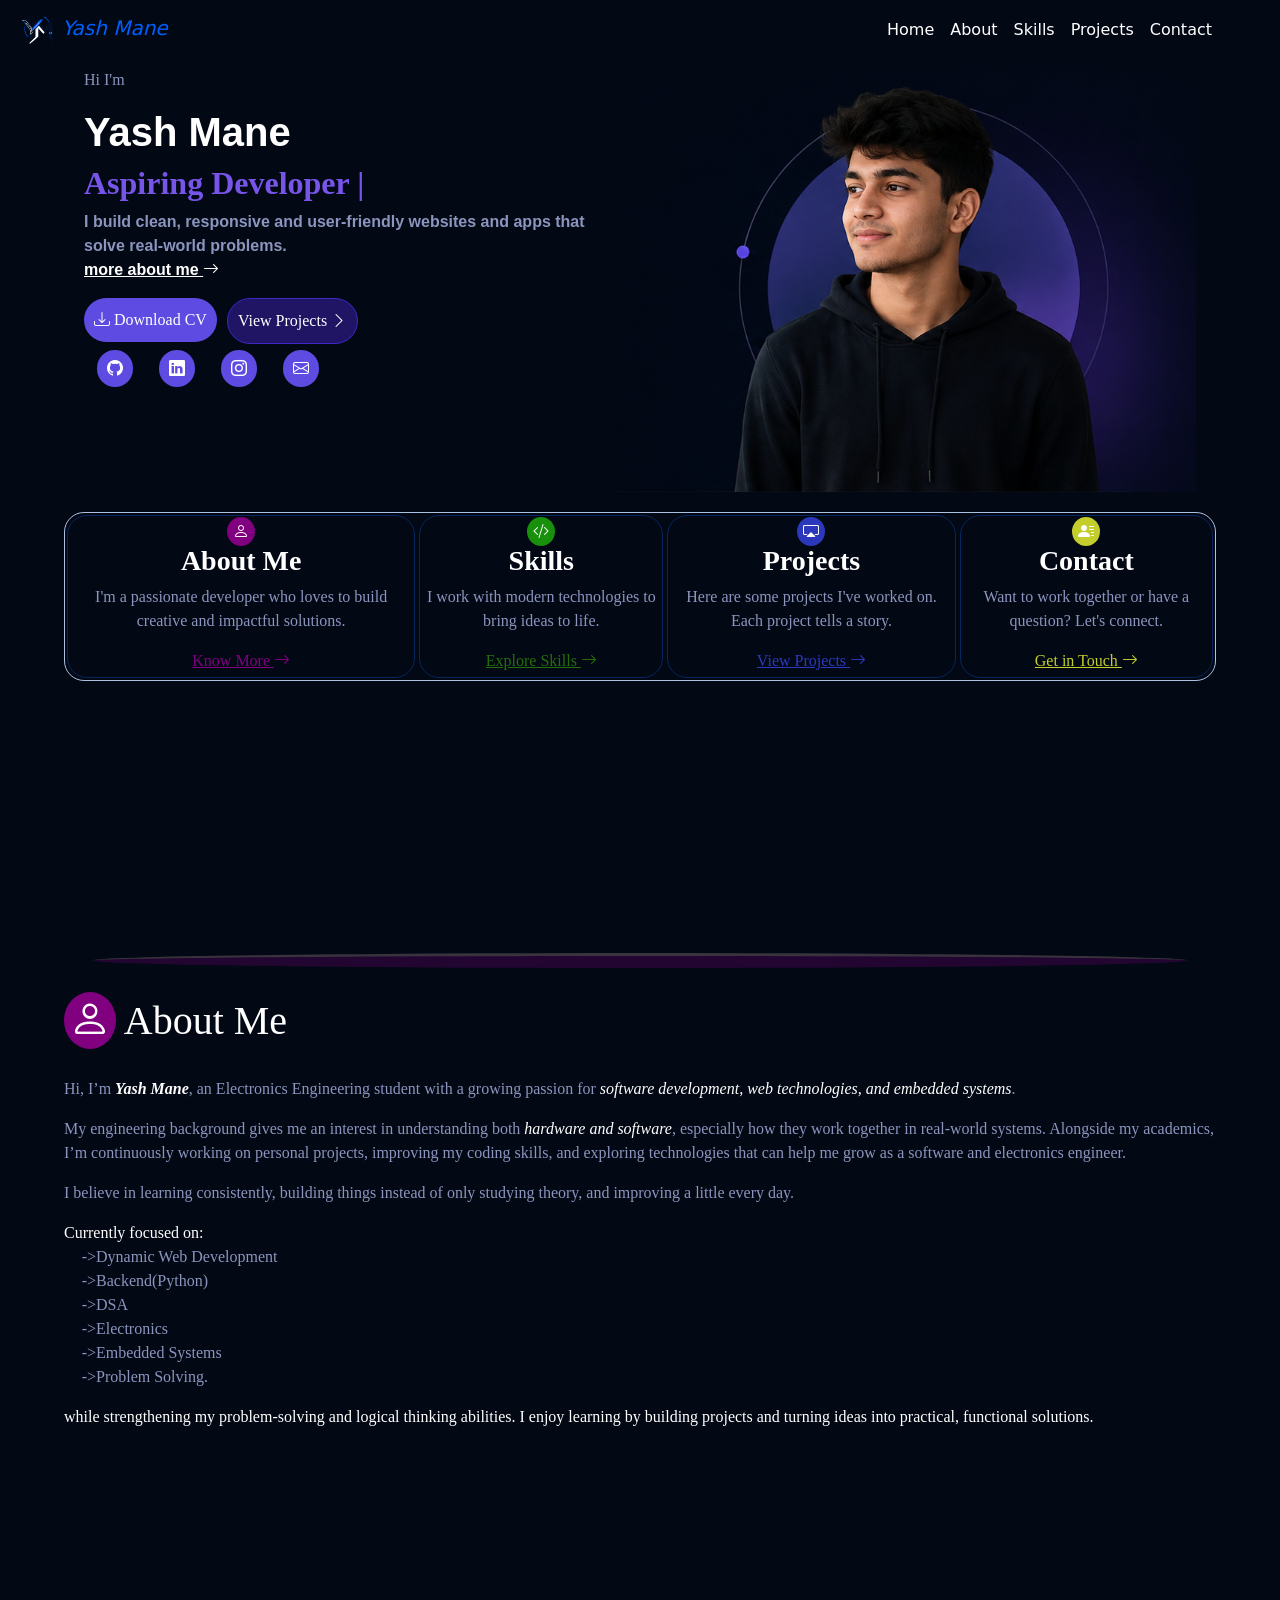
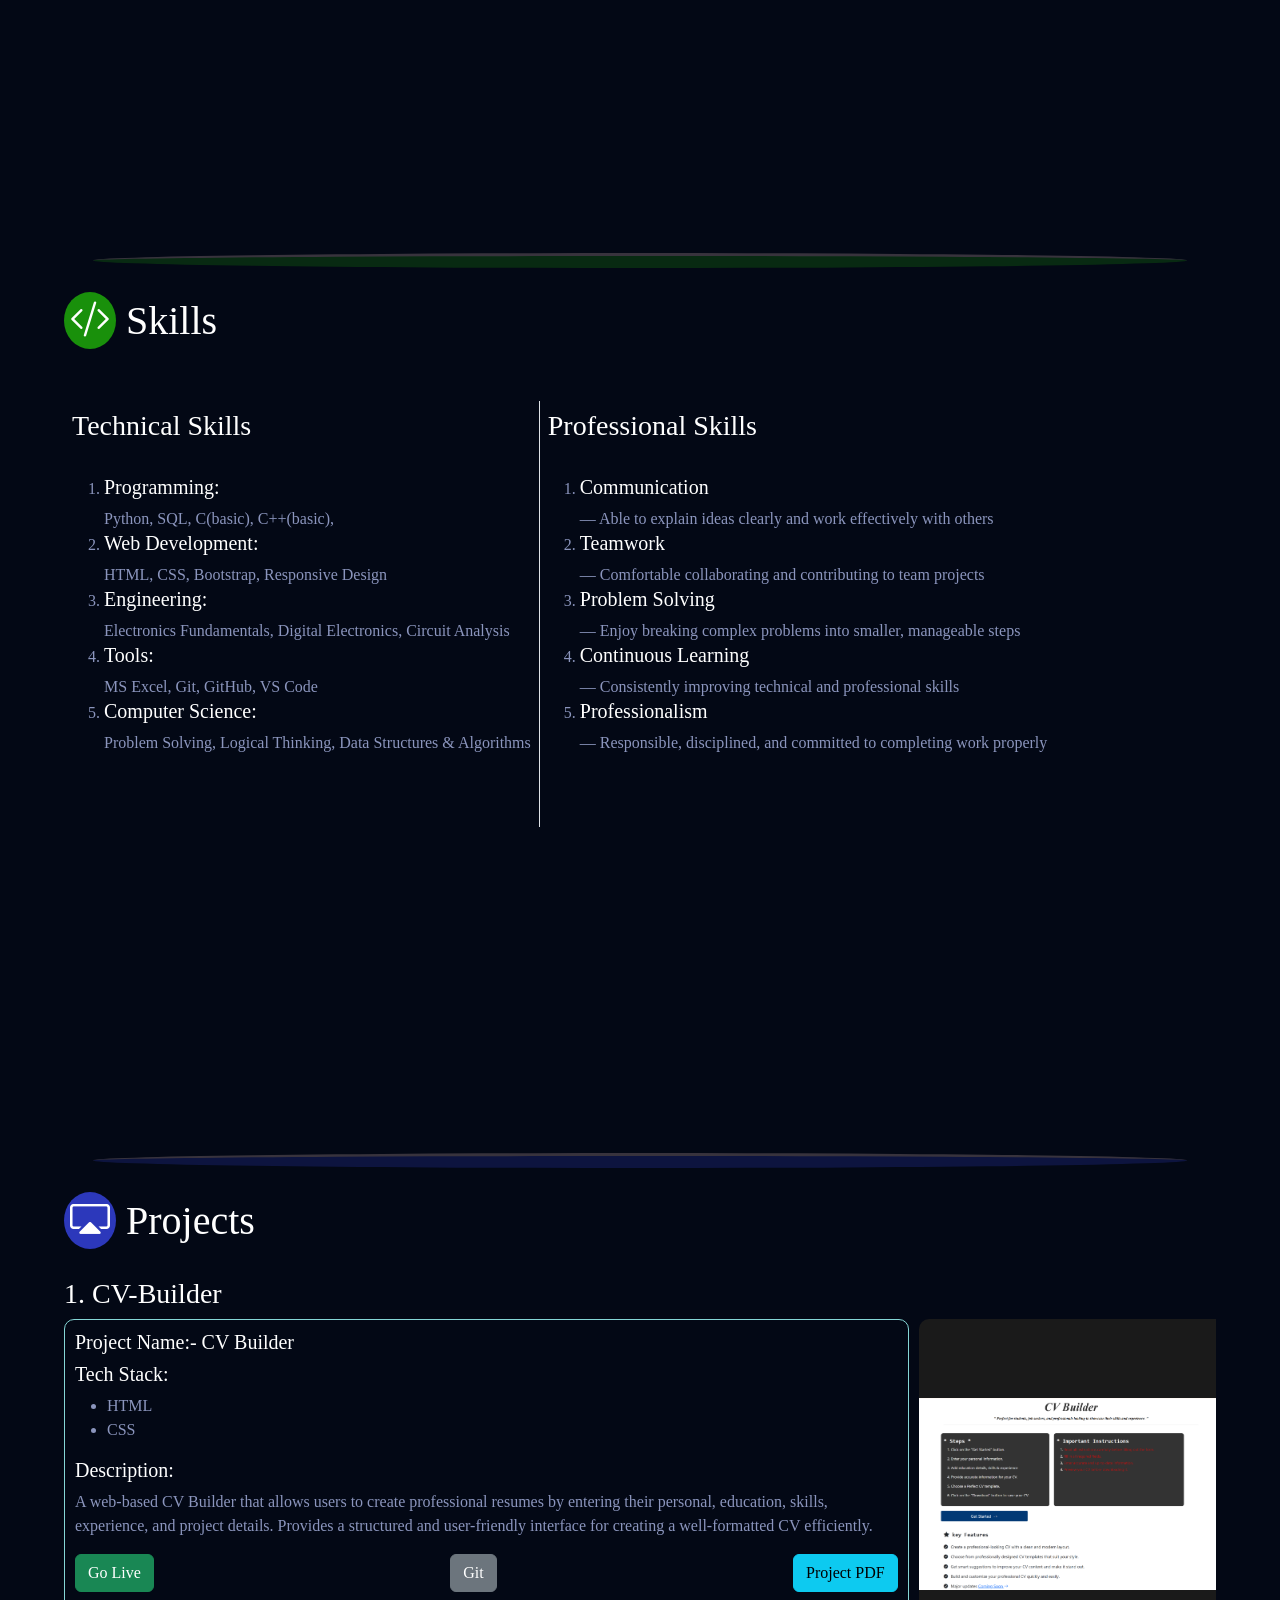
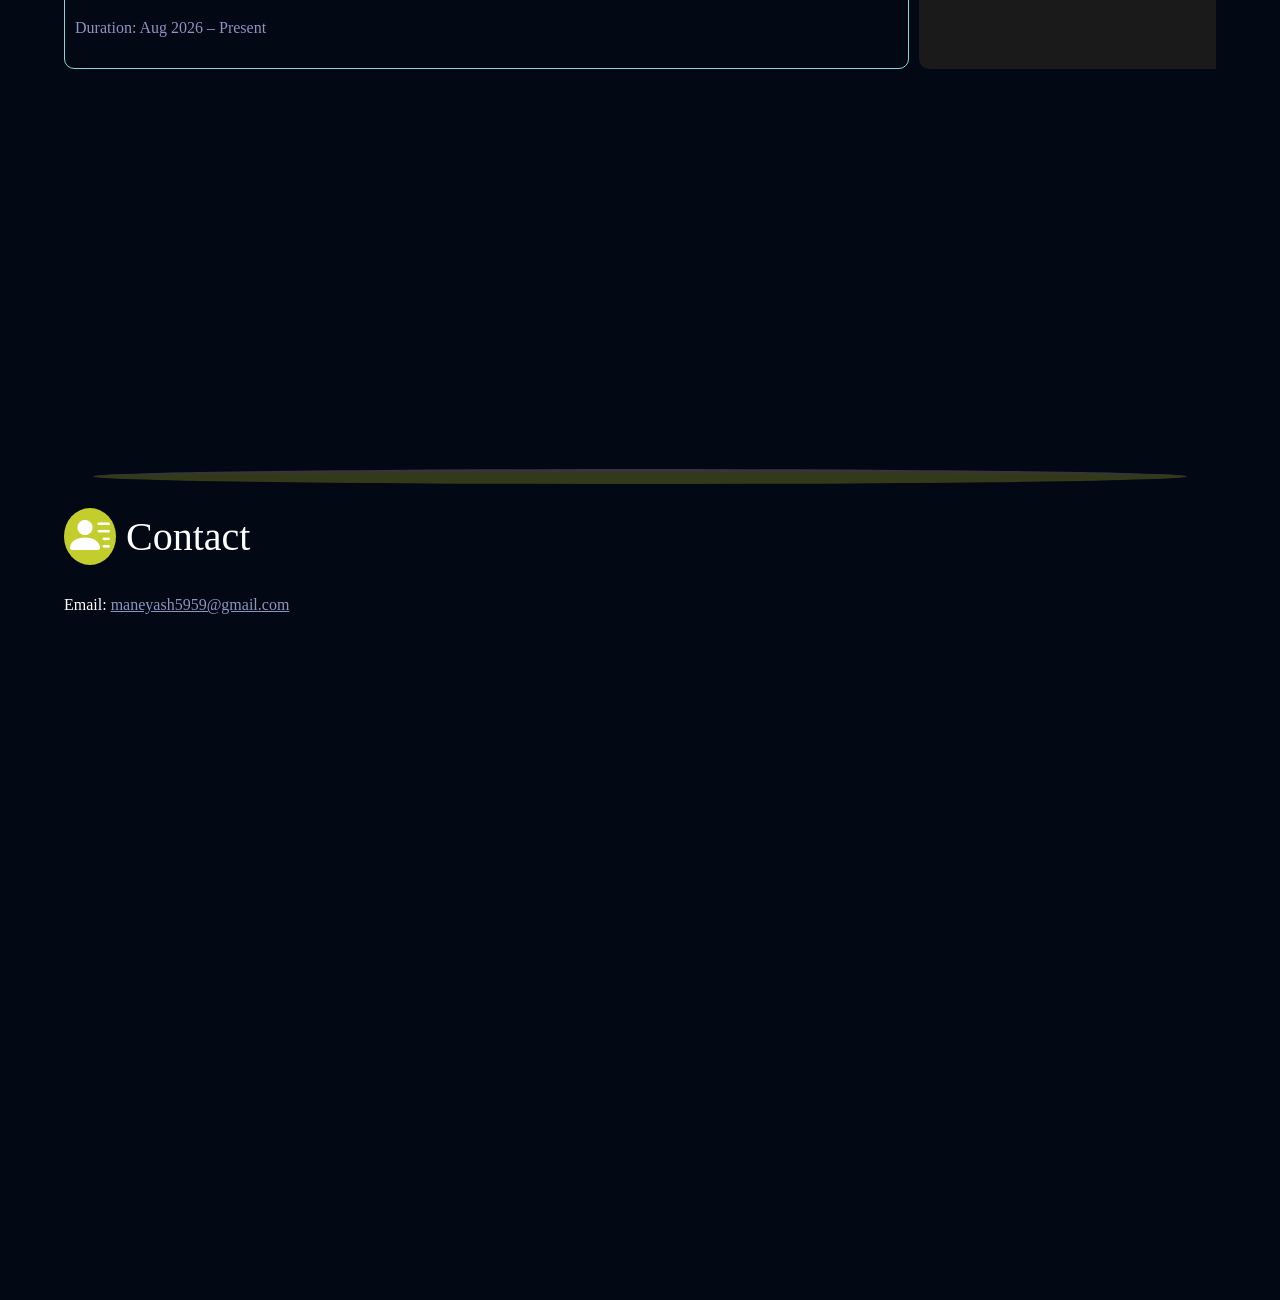
==== commit 7cf98f43: "Update index.html" ====
--- a/index.html
+++ b/index.html
@@ -124,32 +124,32 @@
     
     <div id="skills" class="cont light pt-5">
   <hr class="line bg-lg"><br>
-  <h1><i class="bi bi-code-slash bg-lg"></i> Skills</h1><br><br>
-
+  <h1 class="white"><i class="bi bi-code-slash bg-lg "></i> Skills</h1><br><br>
+  <div class=" d-flex flex-row ">
+<div class="p-2">
   <h3 class="white">Technical Skills</h3><br>
   <ol>
     <li><h5 class="white">Programming:</h5>Python, SQL, C(basic), C++(basic), </li>
     <li><h5 class="white">Web Development:</h5> HTML, CSS, Bootstrap, Responsive Design</li>
     <li><h5 class="white">Engineering:</h5> Electronics Fundamentals, Digital Electronics, Circuit Analysis</li>
     <li><h5 class="white">Tools:</h5>MS Excel, Git, GitHub, VS Code</li>
-    <li><h5 class="white">Computer Science(Basic):</h5> Problem Solving, Logical Thinking, Data Structures & Algorithms</li>
+    <li><h5 class="white">Computer Science:</h5> Problem Solving, Logical Thinking, Data Structures & Algorithms</li>
   </ol>
   <br><br>
-
+</div><div class="border-start"></div><div class="p-2">
   <h3 class="white">Professional Skills</h3><br>
   <ol>
     <li><h5 class="white">Communication</h5> — Able to explain ideas clearly and work effectively with others</li>
     <li><h5 class="white">Teamwork</h5> — Comfortable collaborating and contributing to team projects</li>
     <li><h5 class="white">Problem Solving</h5> — Enjoy breaking complex problems into smaller, manageable steps</li>
-    <li><h5 class="white">Time Management</h5> — Organizing tasks and maintaining consistent progress</li>
-    <li><h5 class="white">Adaptability</h5> — Willing to learn and adapt to new technologies and environments</li>
+     
+     
     <li><h5 class="white">Continuous Learning</h5> — Consistently improving technical and professional skills</li>
      
     <li><h5 class="white">Professionalism</h5> — Responsible, disciplined, and committed to completing work properly</li>
-    <li><h5 class="white">Critical Thinking</h5> — Analyzing situations before making decisions</li>
      
   </ol>
-</div>
+</div></div></div>
 
 <div id="projects" class="cont text-white pt-5"><hr class="line bg-blue"><br>
       <h1><i class="bi bi-cast bg-blue"></i> Projects</h1><br>
